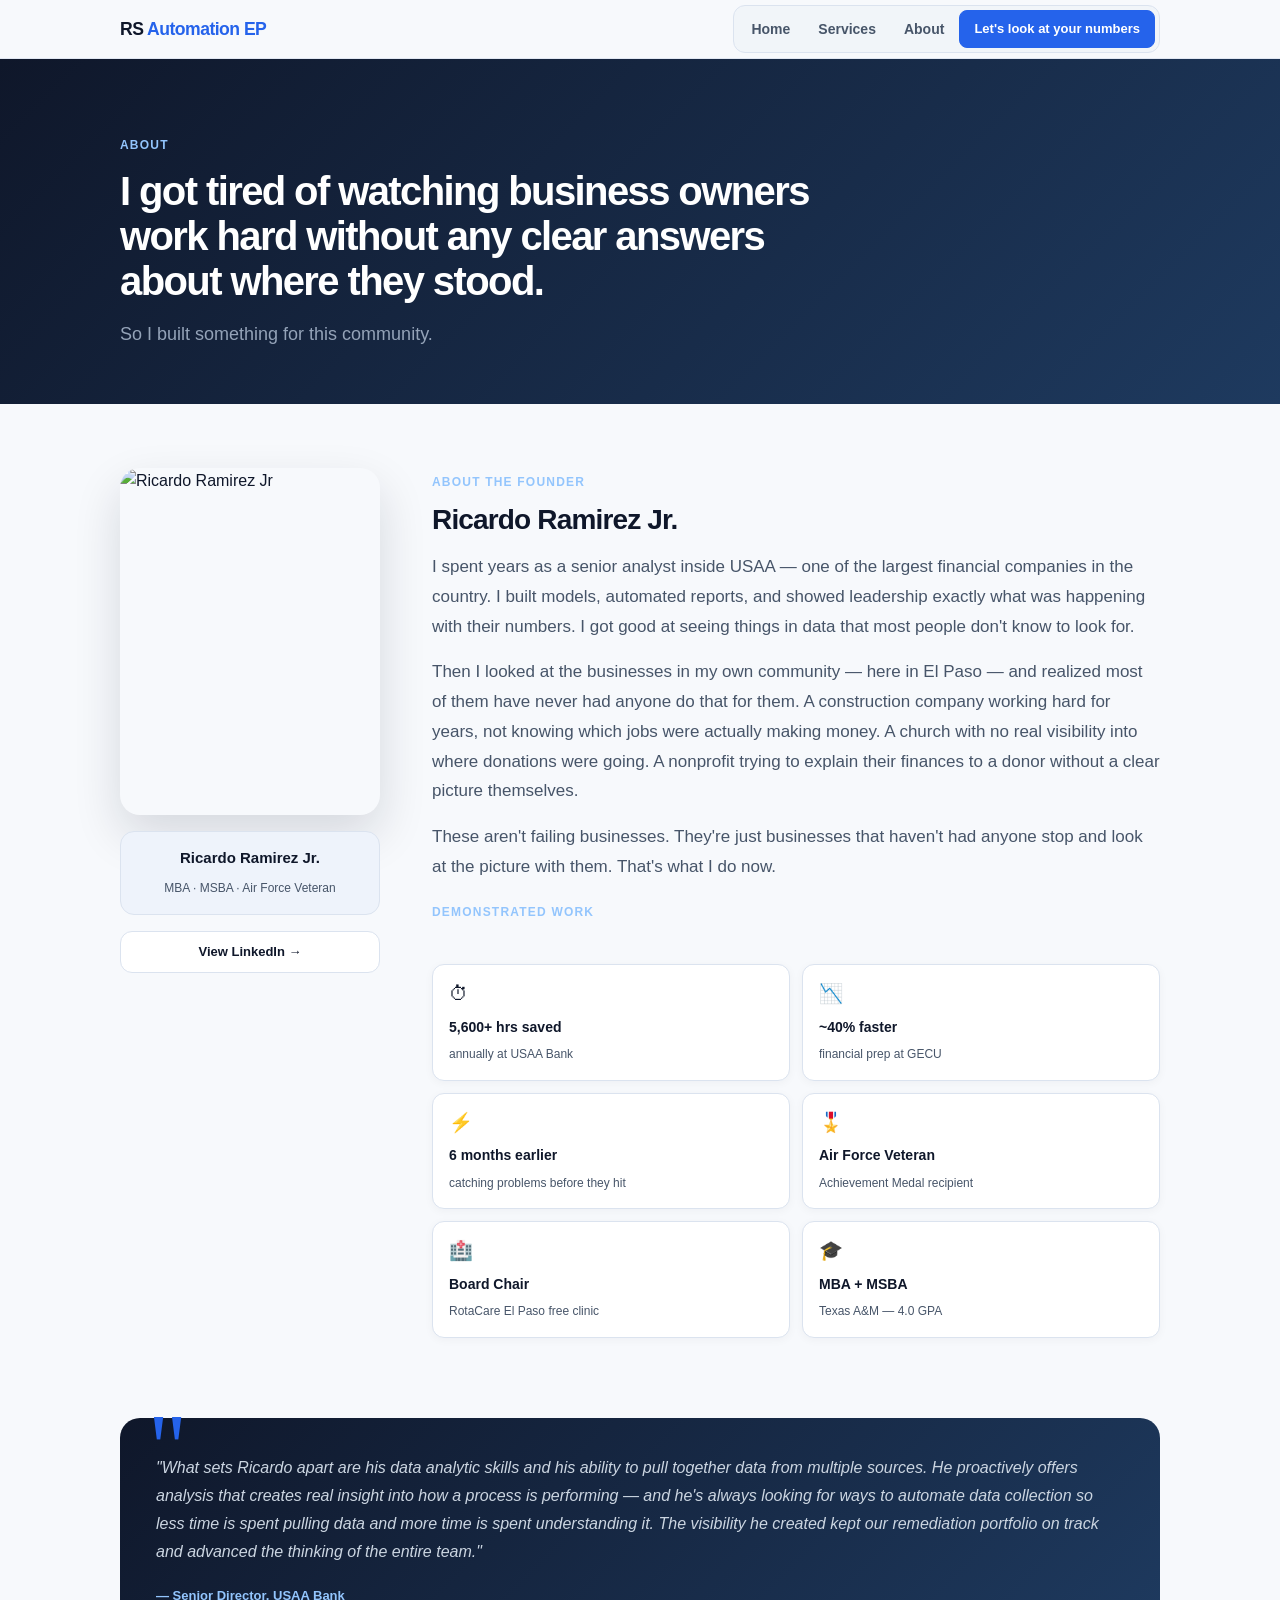
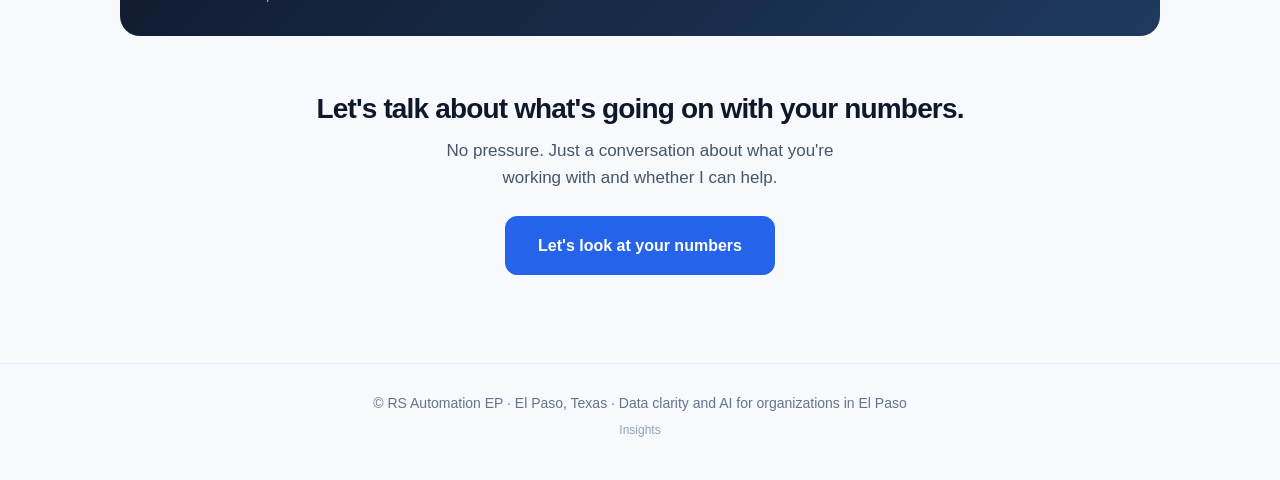
==== about.html @ 390c5600 "update about page founder photo to ricardo.PNG Co-Authored-By: Claude Sonnet 4.6 <noreply@anthropic." ====
<!DOCTYPE html>
<html lang="en">
<head>
  <meta charset="UTF-8" />
  <meta name="viewport" content="width=device-width, initial-scale=1.0" />
  <title>About | RS Automation EP</title>
  <meta name="description" content="Ricardo Ramirez Jr. is a senior financial analyst, Air Force veteran, and El Paso native who turns your numbers into clear answers for your business." />
  <style>
    :root {
      --bg: #f7f9fc;
      --text: #0f172a;
      --muted: #475569;
      --line: #dbe3ef;
      --card: #ffffff;
      --brand: #2563eb;
      --brand-dark: #1d4ed8;
      --soft: #eef3fb;
      --radius: 16px;
    }
    * { box-sizing: border-box; }
    body { margin: 0; font-family: Arial, Helvetica, sans-serif; background: var(--bg); color: var(--text); line-height: 1.6; }
    a { text-decoration: none; color: inherit; }
    .wrap { max-width: 1080px; margin: 0 auto; padding: 0 20px; }

    /* NAV */
    .nav { position: relative; background: rgba(247,249,252,.95); backdrop-filter: blur(10px); border-bottom: 1px solid rgba(219,227,239,.8); }
    .nav-inner { display: flex; align-items: center; justify-content: space-between; gap: 16px; min-height: 58px; }
    .brand { font-size: 1.1rem; font-weight: 800; letter-spacing: -0.03em; color: var(--text); white-space: nowrap; }
    .brand span { color: var(--brand); }
    .menu { display: flex; align-items: center; gap: 2px; background: #f1f5f9; border: 1px solid var(--line); border-radius: 12px; padding: 4px; }
    .menu a:not(.btn) { color: var(--muted); font-weight: 600; font-size: 14px; padding: 7px 13px; border-radius: 8px; transition: .15s ease; }
    .menu a:not(.btn):hover { background: #fff; color: var(--text); }
    .btn { display: inline-block; padding: 14px 20px; border-radius: 12px; font-weight: 700; border: 1px solid var(--line); transition: .2s ease; }
    .btn-primary { background: var(--brand); color: #fff !important; border-color: var(--brand); }
    .btn-primary:hover { background: var(--brand-dark); }
    .btn-secondary { background: #fff; color: var(--text); }
    .btn-secondary:hover { border-color: #c6d2ea; background: #fdfefe; }
    .nav-cta { padding: 8px 14px; font-size: 13px; border-radius: 8px; }

    /* HAMBURGER */
    .hamburger { display: none; flex-direction: column; justify-content: center; gap: 5px; cursor: pointer; background: none; border: none; padding: 6px; }
    .hamburger span { display: block; width: 22px; height: 2px; background: var(--text); border-radius: 2px; transition: .25s ease; }
    .hamburger.open span:nth-child(1) { transform: translateY(7px) rotate(45deg); }
    .hamburger.open span:nth-child(2) { opacity: 0; }
    .hamburger.open span:nth-child(3) { transform: translateY(-7px) rotate(-45deg); }

    /* HERO */
    .hero { background: linear-gradient(135deg, #0f172a 0%, #1e3a5f 100%); padding: 72px 0 56px; }
    .eyebrow { display: inline-block; margin-bottom: 14px; font-size: .75rem; font-weight: 800; letter-spacing: .1em; text-transform: uppercase; color: #93c5fd; }
    h1 { margin: 0 0 16px; font-size: 40px; line-height: 1.12; letter-spacing: -0.04em; color: #fff; max-width: 740px; }
    .hero-sub { margin: 0; font-size: 18px; color: #94a3b8; max-width: 540px; }

    /* SECTION */
    .section { padding: 64px 0 72px; }

    /* FOUNDER */
    .founder { display: grid; grid-template-columns: 260px 1fr; gap: 52px; align-items: start; margin-bottom: 52px; }
    .founder-left { display: flex; flex-direction: column; gap: 16px; }
    .founder-photo { width: 100%; max-width: 260px; aspect-ratio: 3 / 4; object-fit: cover; object-position: top; border-radius: 20px; box-shadow: 0 20px 48px rgba(15,23,42,.14); }
    .founder-name { background: var(--soft); border: 1px solid var(--line); border-radius: 14px; padding: 14px 16px; text-align: center; }
    .founder-name strong { display: block; font-size: 15px; color: var(--text); margin-bottom: 4px; }
    .founder-name span { font-size: 12px; color: var(--muted); }

    h2 { margin: 0 0 16px; font-size: 28px; line-height: 1.2; letter-spacing: -0.03em; }
    p { margin: 0 0 16px; color: var(--muted); }

    /* STATS */
    .stat-grid { display: grid; grid-template-columns: 1fr 1fr; gap: 12px; margin: 28px 0; }
    .stat-chip { background: #fff; border: 1px solid var(--line); border-radius: 12px; padding: 14px 16px; box-shadow: 0 2px 10px rgba(15,23,42,.04); }
    .stat-chip .chip-icon { font-size: 1.2rem; margin-bottom: 6px; display: block; }
    .stat-chip .chip-val { font-size: 14px; font-weight: 700; color: var(--text); display: block; margin-bottom: 2px; }
    .stat-chip .chip-label { font-size: 12px; color: var(--muted); }

    /* PULL QUOTE */
    .pull-quote { position: relative; background: linear-gradient(135deg,#0f172a,#1e3a5f); border-radius: 20px; padding: 36px 36px 28px; margin-top: 8px; }
    .pull-quote::before { content: '"'; position: absolute; top: -18px; left: 28px; font-size: 96px; color: var(--brand); font-family: Georgia, serif; line-height: 1; }
    .pull-quote blockquote { margin: 0 0 16px; font-size: 16px; line-height: 1.75; color: #cbd5e1; font-style: italic; }
    .pull-quote cite { font-size: 13px; font-weight: 700; color: #93c5fd; font-style: normal; }

    /* FOOTER */
    .footer { padding: 28px 0 40px; color: #64748b; border-top: 1px solid #e8edf7; margin-top: 8px; font-size: 14px; }

    @media (max-width: 860px) {
      .hamburger { display: flex; }
      .menu { display: none; position: absolute; top: 58px; left: 0; right: 0; flex-direction: column; align-items: stretch; gap: 0; background: #fff; border-bottom: 1px solid var(--line); border-radius: 0; padding: 8px 20px 16px; box-shadow: 0 8px 24px rgba(15,23,42,.1); z-index: 99; }
      .menu.open { display: flex; }
      .menu a:not(.btn) { padding: 13px 4px; border-radius: 0; border-bottom: 1px solid #f1f5f9; font-size: 15px; }
      .nav-cta { margin-top: 10px; text-align: center; border-bottom: none !important; }
      h1 { font-size: 32px; }
      h2 { font-size: 24px; }
      .founder { grid-template-columns: 1fr; }
      .founder-left { align-items: center; }
      .founder-photo { margin: 0 auto; max-width: 220px; }
      .stat-grid { grid-template-columns: 1fr 1fr; }
      .pull-quote { padding: 32px 24px 24px; }
      .section { padding: 48px 0; }
    }
  </style>
</head>
<body>

  <header class="nav">
    <div class="wrap nav-inner">
      <a href="index.html" class="brand">RS <span>Automation EP</span></a>
      <button class="hamburger" id="hamburger" aria-label="Toggle menu">
        <span></span><span></span><span></span>
      </button>
      <nav class="menu" id="nav-menu">
        <a href="index.html">Home</a>
        <a href="services.html">Services</a>
        <a href="about.html">About</a>
        <a class="btn btn-primary nav-cta" href="contact.html">Let's look at your numbers</a>
      </nav>
    </div>
  </header>

  <script>
    const hb = document.getElementById('hamburger');
    const nm = document.getElementById('nav-menu');
    hb.addEventListener('click', () => { hb.classList.toggle('open'); nm.classList.toggle('open'); });
    nm.querySelectorAll('a').forEach(a => a.addEventListener('click', () => { hb.classList.remove('open'); nm.classList.remove('open'); }));
  </script>

  <section class="hero">
    <div class="wrap">
      <div class="eyebrow">About</div>
      <h1>I got tired of watching business owners work hard without any clear answers about where they stood.</h1>
      <p class="hero-sub">So I built something for this community.</p>
    </div>
  </section>

  <main>
    <section class="section">
      <div class="wrap">

        <div class="founder">
          <div class="founder-left">
            <img src="images/ricardo.PNG" alt="Ricardo Ramirez Jr" class="founder-photo" />
            <div class="founder-name">
              <strong>Ricardo Ramirez Jr.</strong>
              <span>MBA · MSBA · Air Force Veteran</span>
            </div>
            <a href="https://www.linkedin.com/in/ricardo-ramirez-jr/" target="_blank" rel="noopener noreferrer" class="btn btn-secondary" style="text-align: center; font-size: 13px; padding: 10px 16px;">
              View LinkedIn →
            </a>
          </div>

          <div>
            <div class="eyebrow" style="margin-bottom: 10px;">About the Founder</div>
            <h2>Ricardo Ramirez Jr.</h2>

            <p style="font-size: 17px; line-height: 1.75; color: var(--muted);">
              I spent years as a senior analyst inside USAA — one of the largest financial companies in the country. I built models, automated reports, and showed leadership exactly what was happening with their numbers. I got good at seeing things in data that most people don't know to look for.
            </p>
            <p style="font-size: 17px; line-height: 1.75; color: var(--muted);">
              Then I looked at the businesses in my own community — here in El Paso — and realized most of them have never had anyone do that for them. A construction company working hard for years, not knowing which jobs were actually making money. A church with no real visibility into where donations were going. A nonprofit trying to explain their finances to a donor without a clear picture themselves.
            </p>
            <p style="font-size: 17px; line-height: 1.75; color: var(--muted);">
              These aren't failing businesses. They're just businesses that haven't had anyone stop and look at the picture with them. That's what I do now.
            </p>


            <div class="eyebrow" style="margin-bottom: 14px;">Demonstrated Work</div>
            <div class="stat-grid">
              <div class="stat-chip">
                <span class="chip-icon">⏱</span>
                <span class="chip-val">5,600+ hrs saved</span>
                <span class="chip-label">annually at USAA Bank</span>
              </div>
              <div class="stat-chip">
                <span class="chip-icon">📉</span>
                <span class="chip-val">~40% faster</span>
                <span class="chip-label">financial prep at GECU</span>
              </div>
              <div class="stat-chip">
                <span class="chip-icon">⚡</span>
                <span class="chip-val">6 months earlier</span>
                <span class="chip-label">catching problems before they hit</span>
              </div>
              <div class="stat-chip">
                <span class="chip-icon">🎖️</span>
                <span class="chip-val">Air Force Veteran</span>
                <span class="chip-label">Achievement Medal recipient</span>
              </div>
              <div class="stat-chip">
                <span class="chip-icon">🏥</span>
                <span class="chip-val">Board Chair</span>
                <span class="chip-label">RotaCare El Paso free clinic</span>
              </div>
              <div class="stat-chip">
                <span class="chip-icon">🎓</span>
                <span class="chip-val">MBA + MSBA</span>
                <span class="chip-label">Texas A&amp;M — 4.0 GPA</span>
              </div>
            </div>
          </div>
        </div>

        <div class="pull-quote">
          <blockquote>
            "What sets Ricardo apart are his data analytic skills and his ability to pull together data from multiple sources. He proactively offers analysis that creates real insight into how a process is performing — and he's always looking for ways to automate data collection so less time is spent pulling data and more time is spent understanding it. The visibility he created kept our remediation portfolio on track and advanced the thinking of the entire team."
          </blockquote>
          <cite>— Senior Director, USAA Bank</cite>
        </div>

        <div style="text-align: center; padding: 56px 0 8px;">
          <h2 style="margin-bottom: 12px;">Let's talk about what's going on with your numbers.</h2>
          <p style="color: var(--muted); font-size: 17px; margin: 0 0 24px; max-width: 420px; margin-left: auto; margin-right: auto;">No pressure. Just a conversation about what you're working with and whether I can help.</p>
          <a class="btn btn-primary" href="contact.html" style="font-size: 16px; padding: 16px 32px;">Let's look at your numbers</a>
        </div>

      </div>
    </section>
  </main>

  <footer class="footer">
    <div class="wrap" style="text-align: center;">
      © RS Automation EP · El Paso, Texas · Data clarity and AI for organizations in El Paso
      <br><a href="insights.html" style="color: #94a3b8; font-size: 12px; margin-top: 6px; display: inline-block;">Insights</a>
    </div>
  </footer>

</body>
</html>
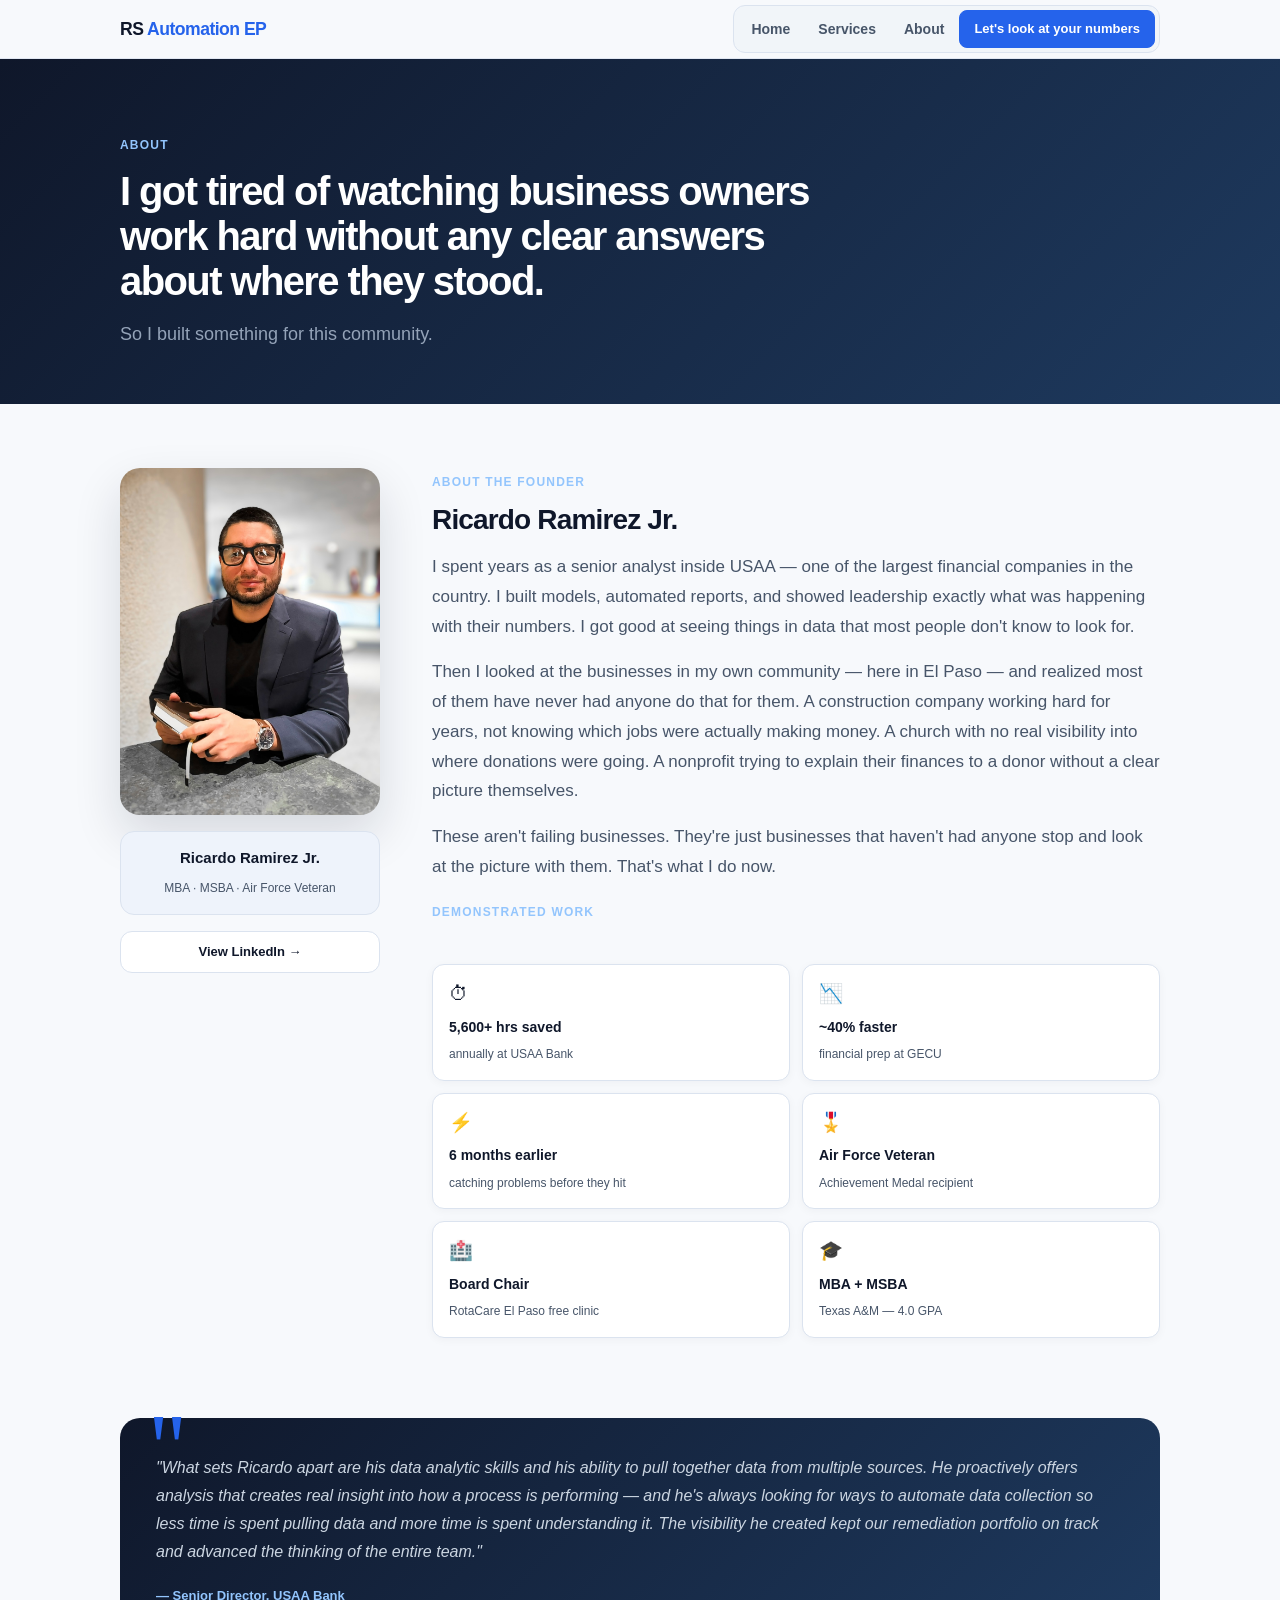
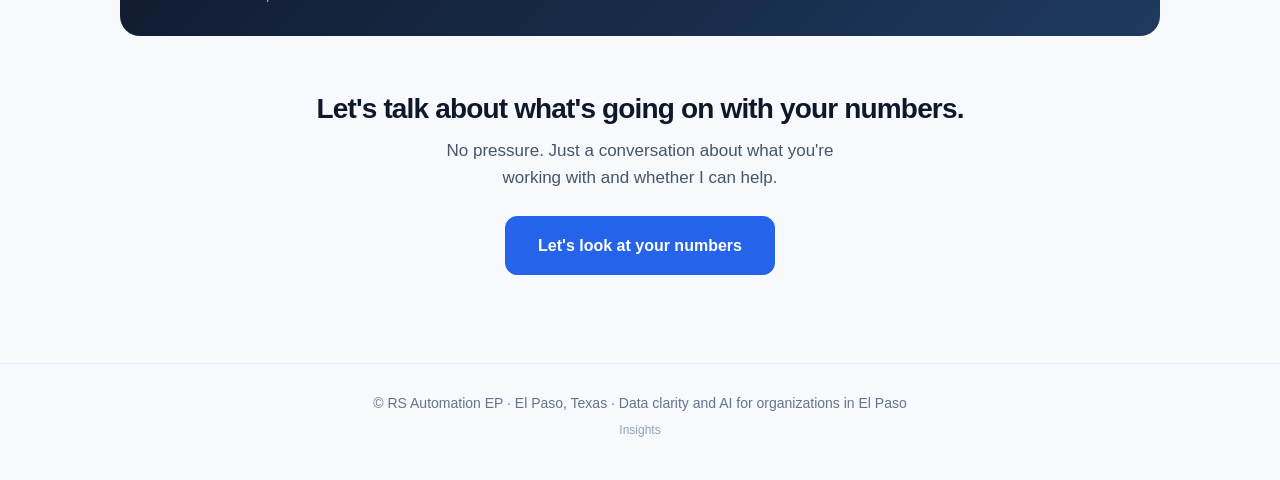
==== commit e1494362: "switch about page founder photo to ricardo.jpg Co-Authored-By: Claude Sonnet 4.6 <noreply@anthropic." ====
--- a/about.html
+++ b/about.html
@@ -135,7 +135,7 @@
 
         <div class="founder">
           <div class="founder-left">
-            <img src="images/ricardo.PNG" alt="Ricardo Ramirez Jr" class="founder-photo" />
+            <img src="images/ricardo.jpg" alt="Ricardo Ramirez Jr" class="founder-photo" />
             <div class="founder-name">
               <strong>Ricardo Ramirez Jr.</strong>
               <span>MBA · MSBA · Air Force Veteran</span>
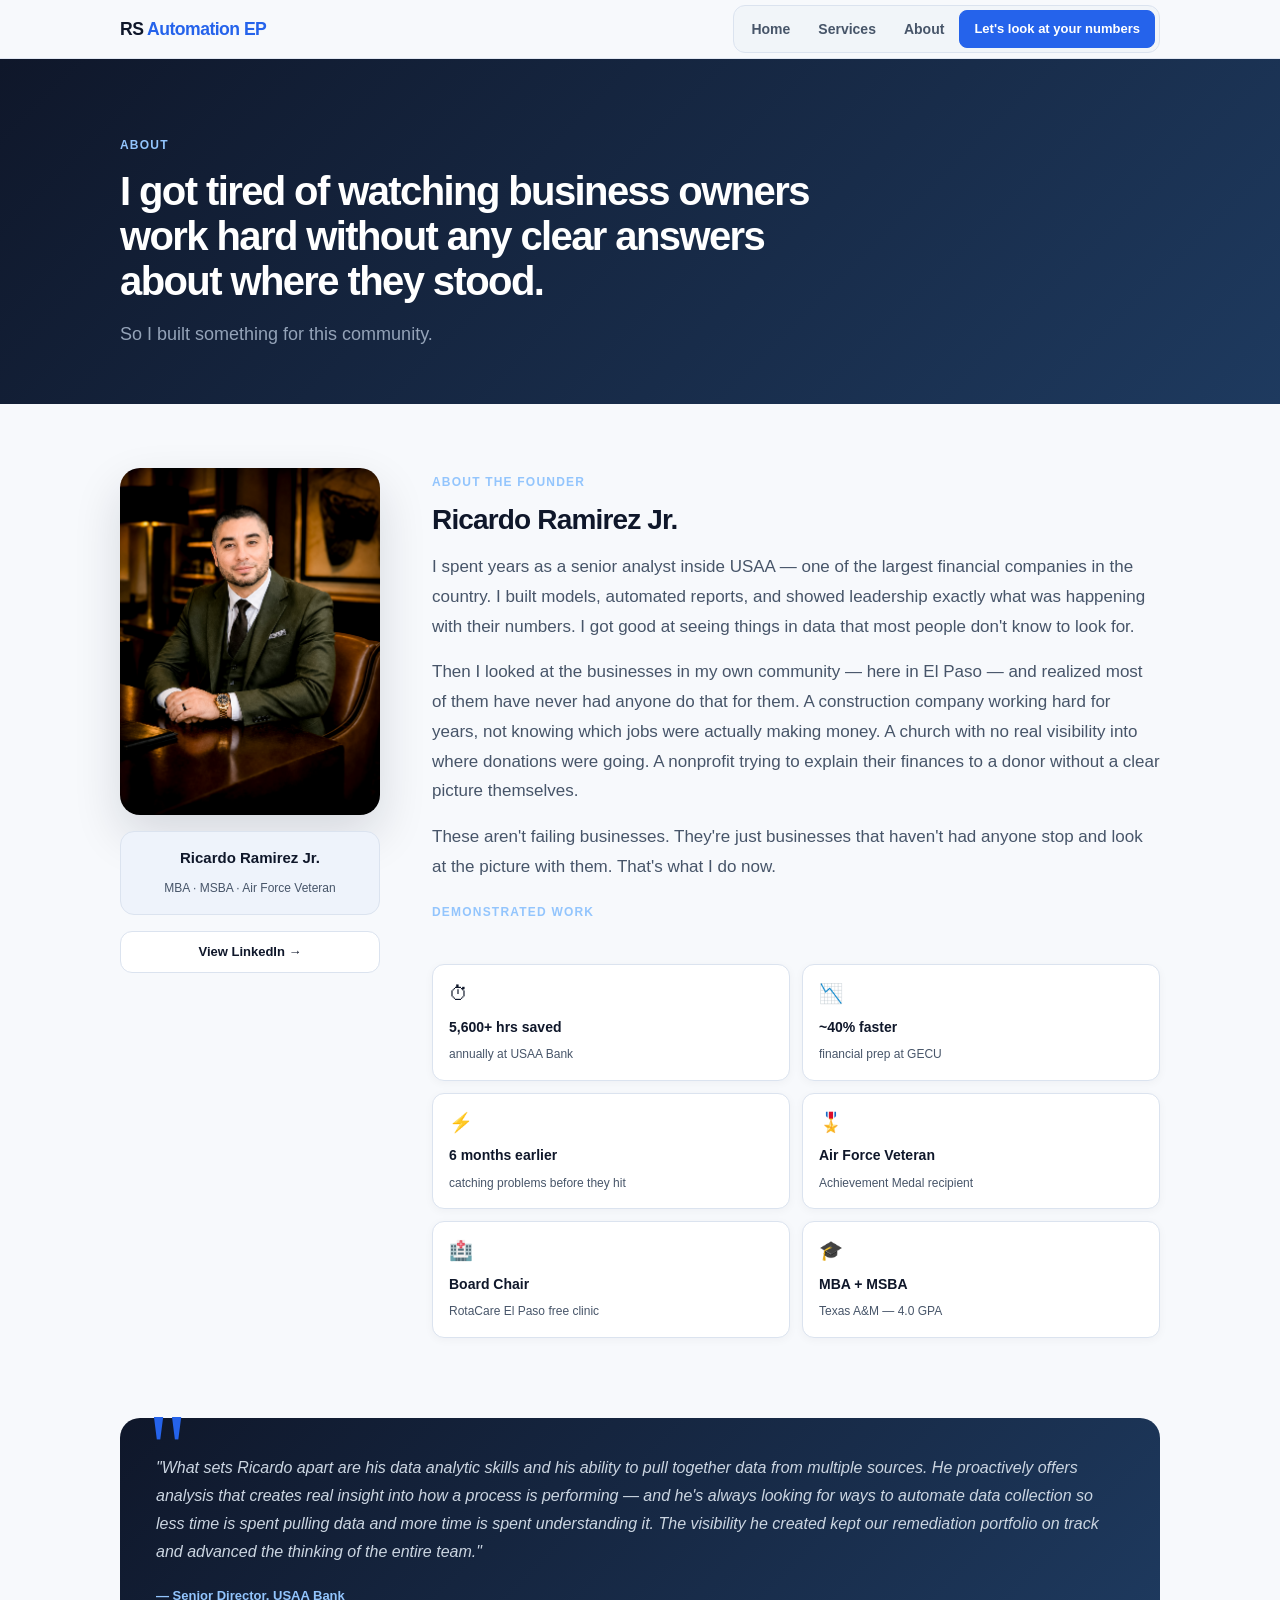
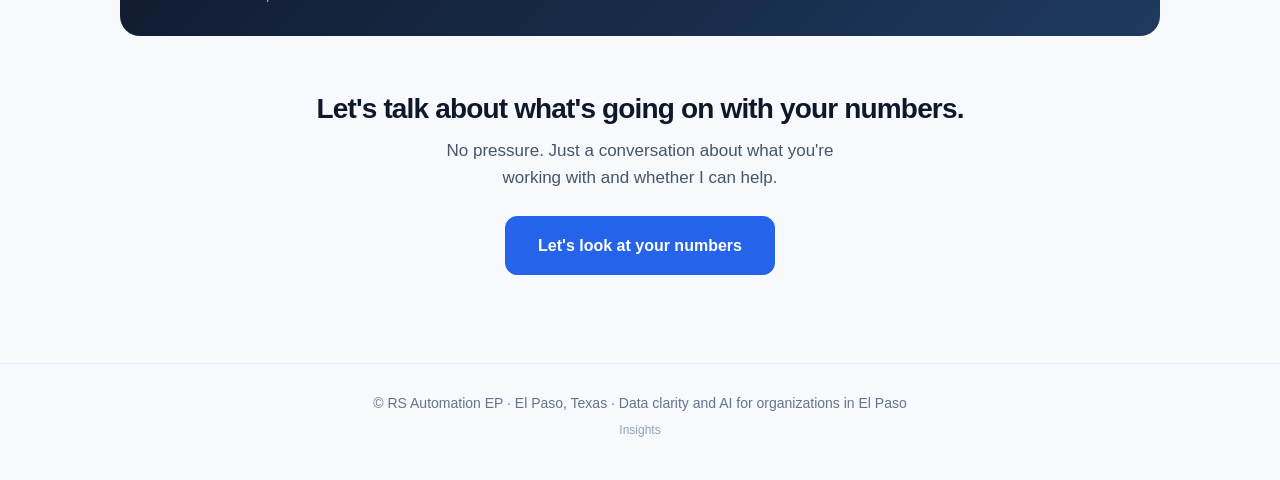
==== commit 72d9ad24: "add ricardo.JPG and update about page founder photo Co-Authored-By: Claude Sonnet 4.6 <noreply@anthr" ====
--- a/about.html
+++ b/about.html
@@ -135,7 +135,7 @@
 
         <div class="founder">
           <div class="founder-left">
-            <img src="images/ricardo.jpg" alt="Ricardo Ramirez Jr" class="founder-photo" />
+            <img src="images/ricardo.JPG" alt="Ricardo Ramirez Jr" class="founder-photo" />
             <div class="founder-name">
               <strong>Ricardo Ramirez Jr.</strong>
               <span>MBA · MSBA · Air Force Veteran</span>
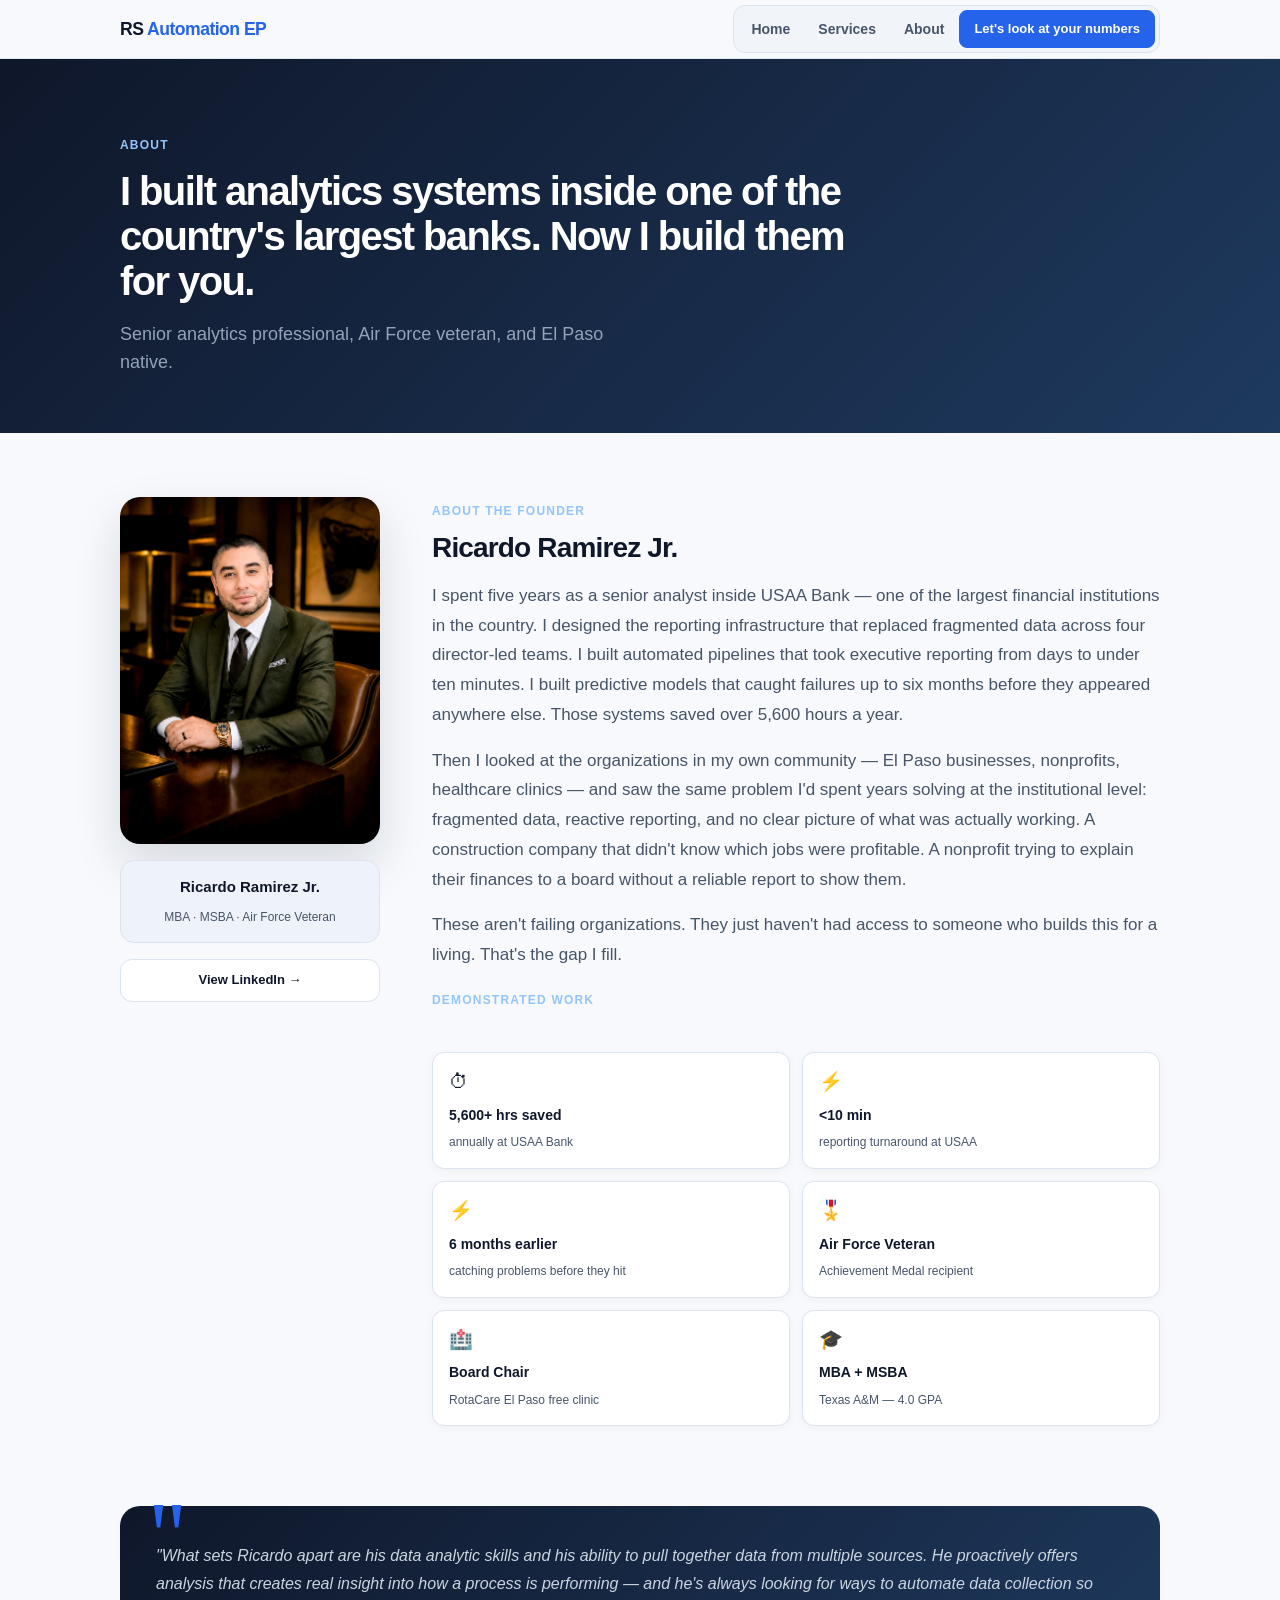
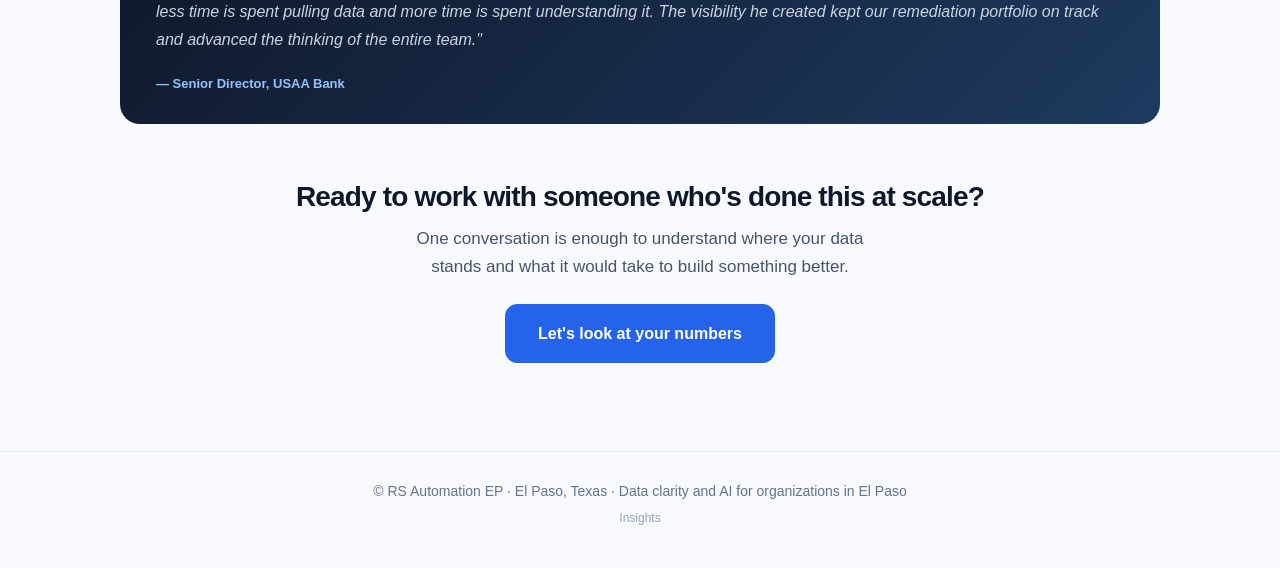
==== commit 21aa05ff: "redesign site copy to position Ricardo as enterprise analytics advisor - Homepage: new hero (USAA cr" ====
--- a/about.html
+++ b/about.html
@@ -4,7 +4,7 @@
   <meta charset="UTF-8" />
   <meta name="viewport" content="width=device-width, initial-scale=1.0" />
   <title>About | RS Automation EP</title>
-  <meta name="description" content="Ricardo Ramirez Jr. is a senior financial analyst, Air Force veteran, and El Paso native who turns your numbers into clear answers for your business." />
+  <meta name="description" content="Ricardo Ramirez Jr. — senior analytics professional, Air Force veteran, MBA and MSBA from Texas A&M. Five years building reporting infrastructure inside USAA Bank." />
   <style>
     :root {
       --bg: #f7f9fc;
@@ -124,8 +124,8 @@
   <section class="hero">
     <div class="wrap">
       <div class="eyebrow">About</div>
-      <h1>I got tired of watching business owners work hard without any clear answers about where they stood.</h1>
-      <p class="hero-sub">So I built something for this community.</p>
+      <h1>I built analytics systems inside one of the country's largest banks. Now I build them for you.</h1>
+      <p class="hero-sub">Senior analytics professional, Air Force veteran, and El Paso native.</p>
     </div>
   </section>
 
@@ -150,13 +150,13 @@
             <h2>Ricardo Ramirez Jr.</h2>
 
             <p style="font-size: 17px; line-height: 1.75; color: var(--muted);">
-              I spent years as a senior analyst inside USAA — one of the largest financial companies in the country. I built models, automated reports, and showed leadership exactly what was happening with their numbers. I got good at seeing things in data that most people don't know to look for.
+              I spent five years as a senior analyst inside USAA Bank — one of the largest financial institutions in the country. I designed the reporting infrastructure that replaced fragmented data across four director-led teams. I built automated pipelines that took executive reporting from days to under ten minutes. I built predictive models that caught failures up to six months before they appeared anywhere else. Those systems saved over 5,600 hours a year.
             </p>
             <p style="font-size: 17px; line-height: 1.75; color: var(--muted);">
-              Then I looked at the businesses in my own community — here in El Paso — and realized most of them have never had anyone do that for them. A construction company working hard for years, not knowing which jobs were actually making money. A church with no real visibility into where donations were going. A nonprofit trying to explain their finances to a donor without a clear picture themselves.
+              Then I looked at the organizations in my own community — El Paso businesses, nonprofits, healthcare clinics — and saw the same problem I'd spent years solving at the institutional level: fragmented data, reactive reporting, and no clear picture of what was actually working. A construction company that didn't know which jobs were profitable. A nonprofit trying to explain their finances to a board without a reliable report to show them.
             </p>
             <p style="font-size: 17px; line-height: 1.75; color: var(--muted);">
-              These aren't failing businesses. They're just businesses that haven't had anyone stop and look at the picture with them. That's what I do now.
+              These aren't failing organizations. They just haven't had access to someone who builds this for a living. That's the gap I fill.
             </p>
 
 
@@ -168,9 +168,9 @@
                 <span class="chip-label">annually at USAA Bank</span>
               </div>
               <div class="stat-chip">
-                <span class="chip-icon">📉</span>
-                <span class="chip-val">~40% faster</span>
-                <span class="chip-label">financial prep at GECU</span>
+                <span class="chip-icon">⚡</span>
+                <span class="chip-val">&lt;10 min</span>
+                <span class="chip-label">reporting turnaround at USAA</span>
               </div>
               <div class="stat-chip">
                 <span class="chip-icon">⚡</span>
@@ -204,8 +204,8 @@
         </div>
 
         <div style="text-align: center; padding: 56px 0 8px;">
-          <h2 style="margin-bottom: 12px;">Let's talk about what's going on with your numbers.</h2>
-          <p style="color: var(--muted); font-size: 17px; margin: 0 0 24px; max-width: 420px; margin-left: auto; margin-right: auto;">No pressure. Just a conversation about what you're working with and whether I can help.</p>
+          <h2 style="margin-bottom: 12px;">Ready to work with someone who's done this at scale?</h2>
+          <p style="color: var(--muted); font-size: 17px; margin: 0 0 24px; max-width: 460px; margin-left: auto; margin-right: auto;">One conversation is enough to understand where your data stands and what it would take to build something better.</p>
           <a class="btn btn-primary" href="contact.html" style="font-size: 16px; padding: 16px 32px;">Let's look at your numbers</a>
         </div>
 
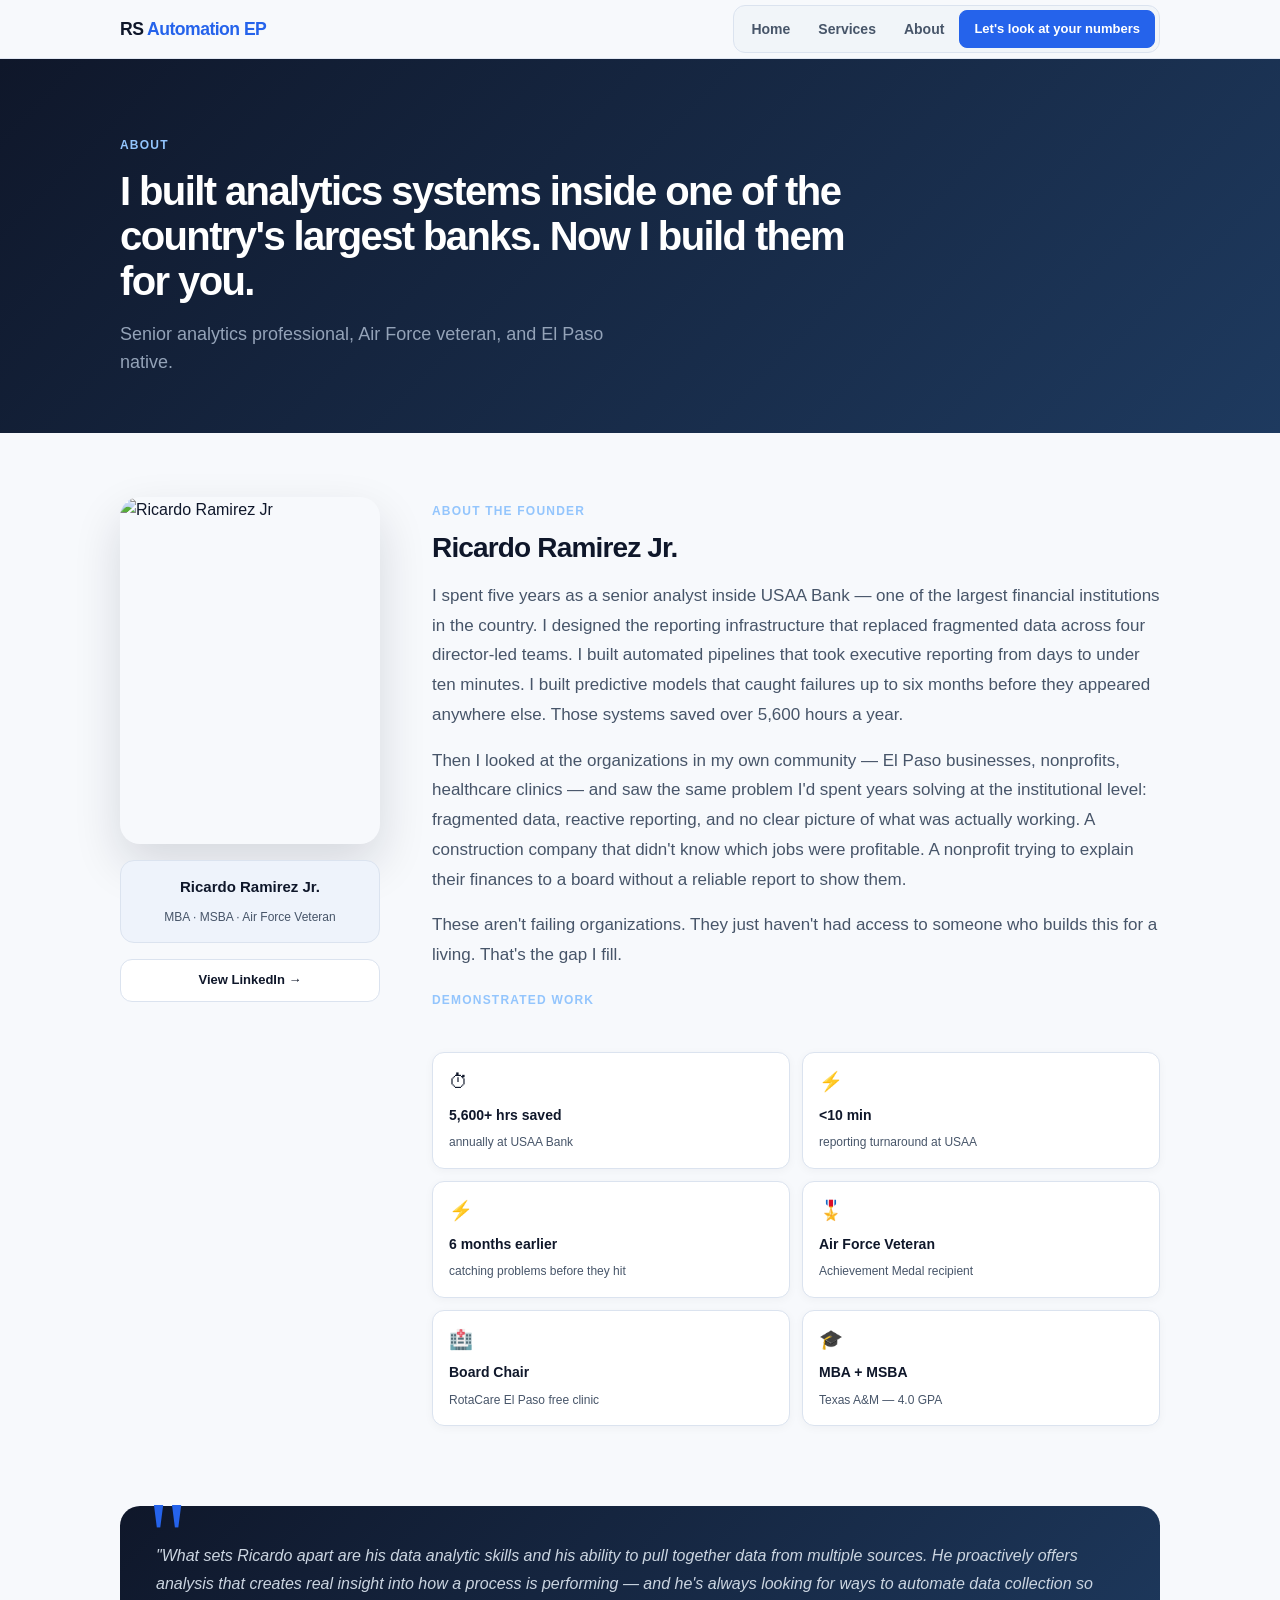
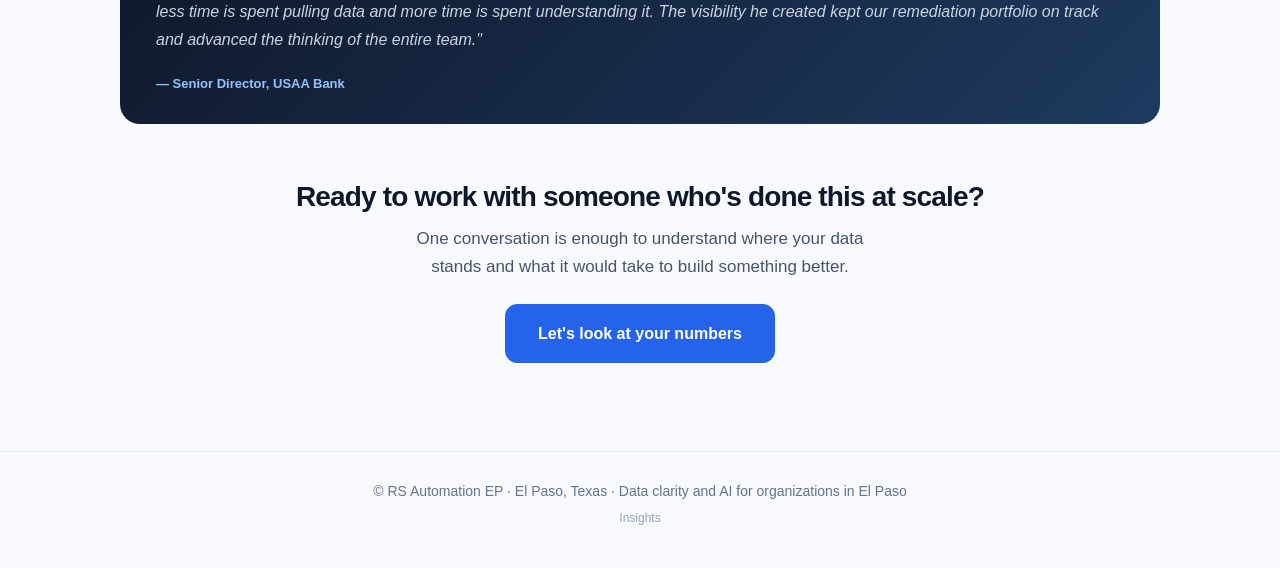
==== commit 65a1de36: "revert about page founder photo to IMG_3964_jpg.JPG Co-Authored-By: Claude Sonnet 4.6 <noreply@anthr" ====
--- a/about.html
+++ b/about.html
@@ -135,7 +135,7 @@
 
         <div class="founder">
           <div class="founder-left">
-            <img src="images/ricardo.JPG" alt="Ricardo Ramirez Jr" class="founder-photo" />
+            <img src="images/IMG_3964_jpg.JPG" alt="Ricardo Ramirez Jr" class="founder-photo" />
             <div class="founder-name">
               <strong>Ricardo Ramirez Jr.</strong>
               <span>MBA · MSBA · Air Force Veteran</span>
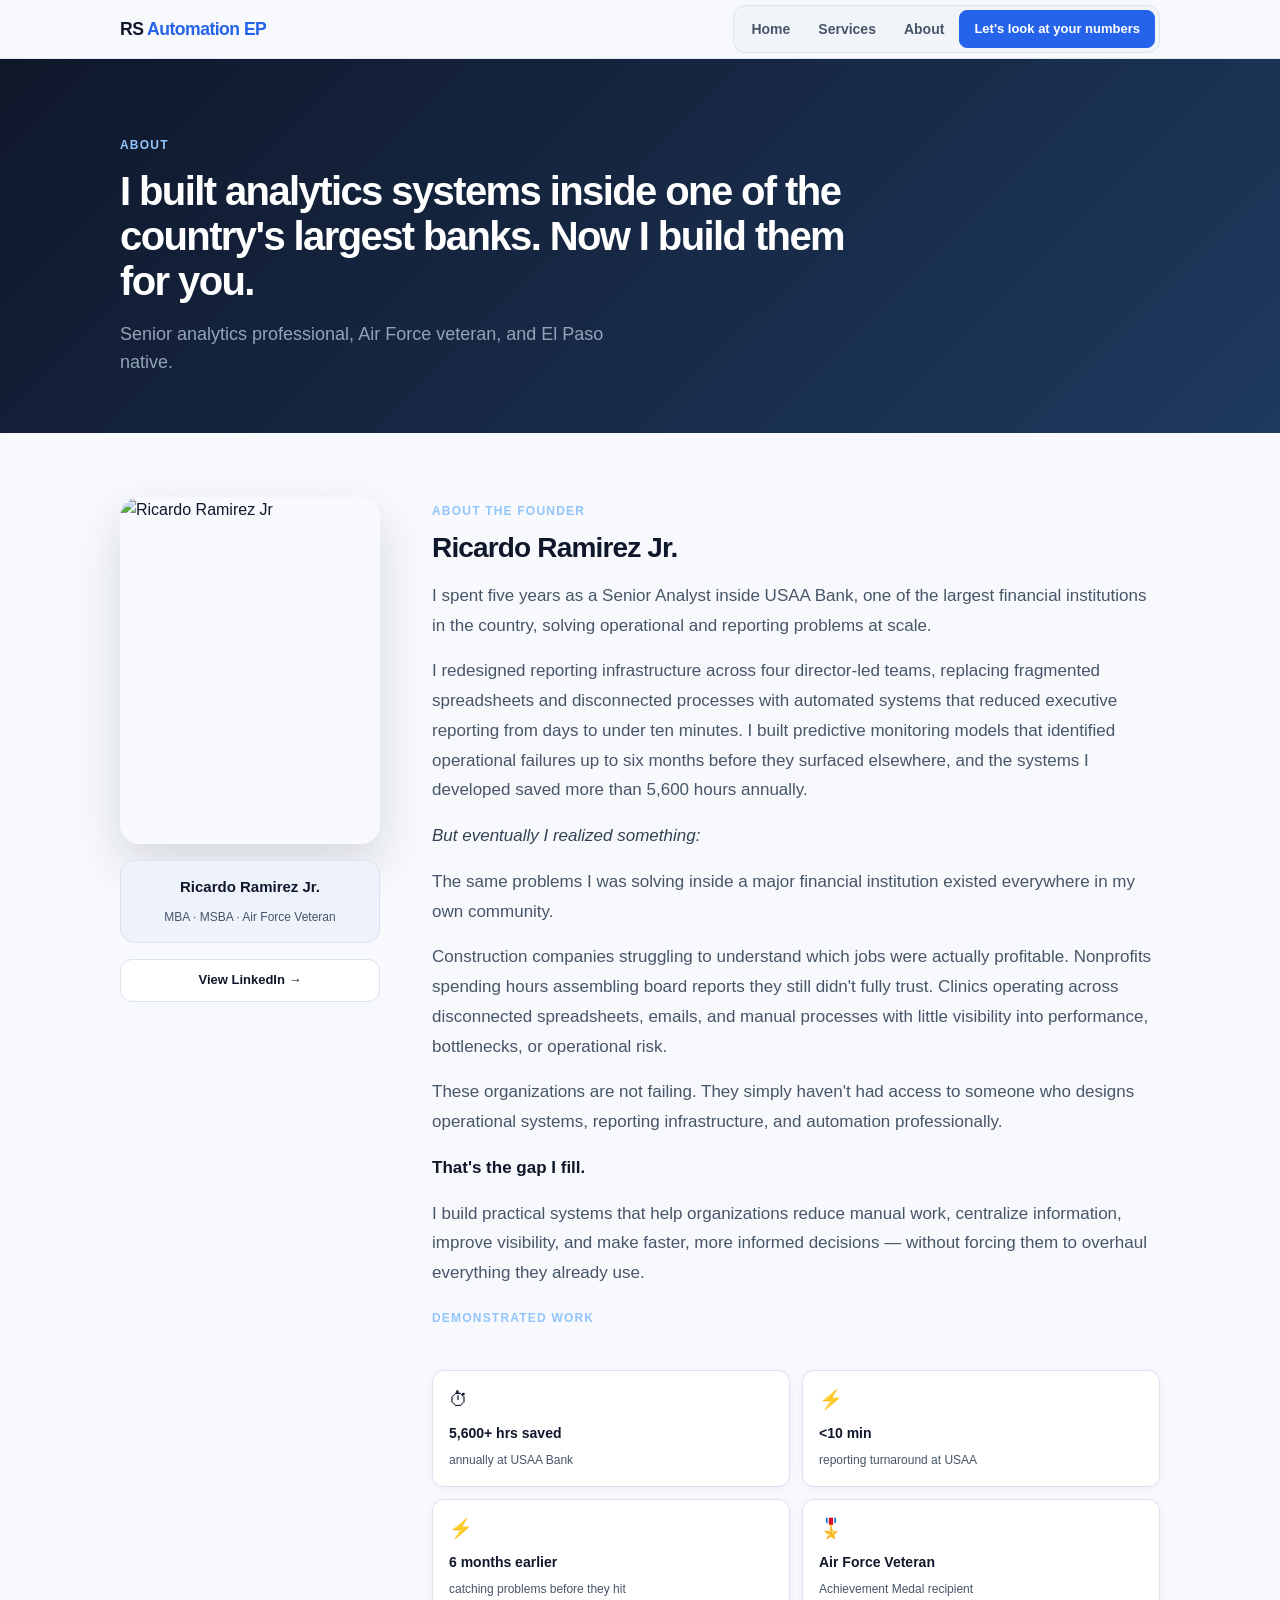
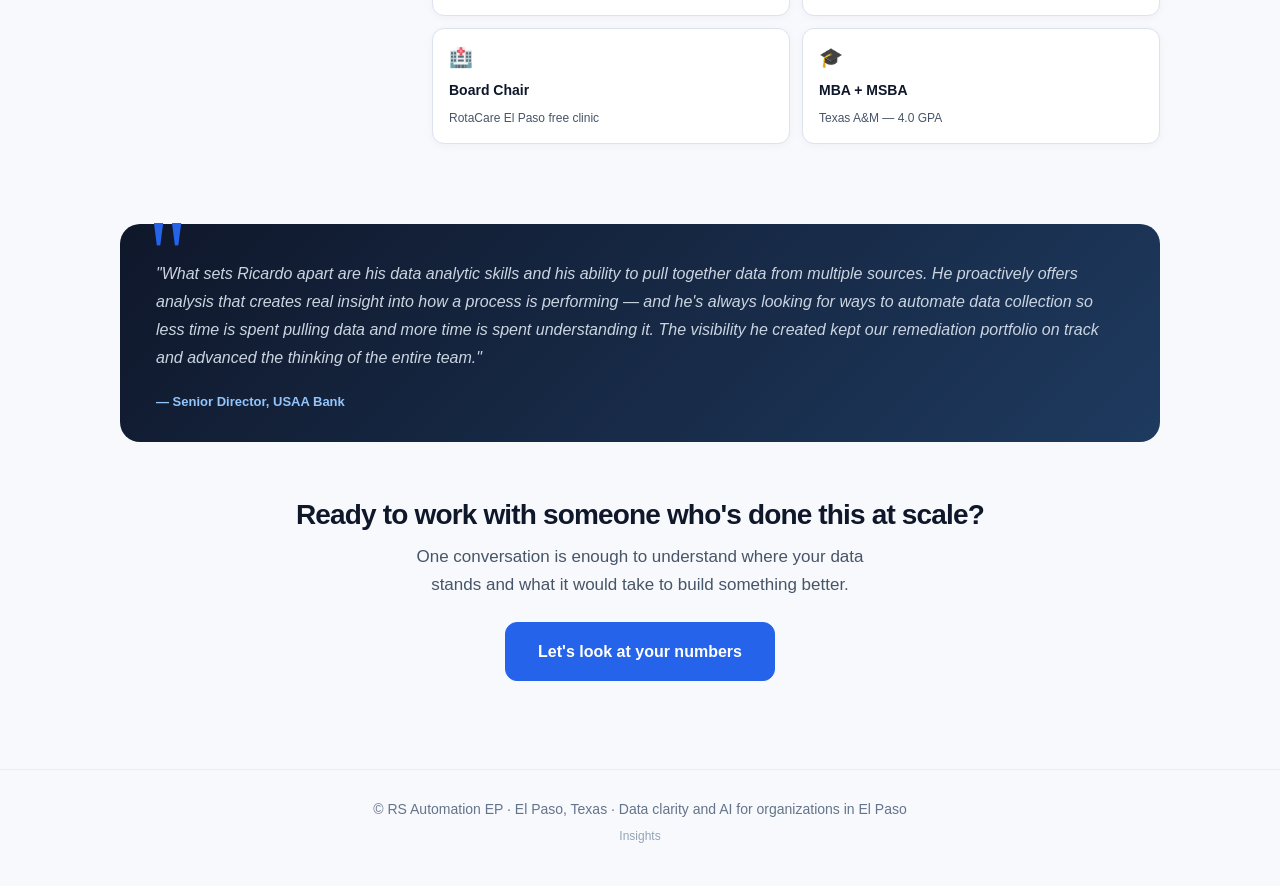
==== commit f846b596: "rewrite about page narrative with Ricardo's full story Co-Authored-By: Claude Sonnet 4.6 <noreply@an" ====
--- a/about.html
+++ b/about.html
@@ -150,13 +150,28 @@
             <h2>Ricardo Ramirez Jr.</h2>
 
             <p style="font-size: 17px; line-height: 1.75; color: var(--muted);">
-              I spent five years as a senior analyst inside USAA Bank — one of the largest financial institutions in the country. I designed the reporting infrastructure that replaced fragmented data across four director-led teams. I built automated pipelines that took executive reporting from days to under ten minutes. I built predictive models that caught failures up to six months before they appeared anywhere else. Those systems saved over 5,600 hours a year.
-            </p>
-            <p style="font-size: 17px; line-height: 1.75; color: var(--muted);">
-              Then I looked at the organizations in my own community — El Paso businesses, nonprofits, healthcare clinics — and saw the same problem I'd spent years solving at the institutional level: fragmented data, reactive reporting, and no clear picture of what was actually working. A construction company that didn't know which jobs were profitable. A nonprofit trying to explain their finances to a board without a reliable report to show them.
-            </p>
-            <p style="font-size: 17px; line-height: 1.75; color: var(--muted);">
-              These aren't failing organizations. They just haven't had access to someone who builds this for a living. That's the gap I fill.
+              I spent five years as a Senior Analyst inside USAA Bank, one of the largest financial institutions in the country, solving operational and reporting problems at scale.
+            </p>
+            <p style="font-size: 17px; line-height: 1.75; color: var(--muted);">
+              I redesigned reporting infrastructure across four director-led teams, replacing fragmented spreadsheets and disconnected processes with automated systems that reduced executive reporting from days to under ten minutes. I built predictive monitoring models that identified operational failures up to six months before they surfaced elsewhere, and the systems I developed saved more than 5,600 hours annually.
+            </p>
+            <p style="font-size: 17px; line-height: 1.75; color: var(--muted); font-style: italic; color: #334155;">
+              But eventually I realized something:
+            </p>
+            <p style="font-size: 17px; line-height: 1.75; color: var(--muted);">
+              The same problems I was solving inside a major financial institution existed everywhere in my own community.
+            </p>
+            <p style="font-size: 17px; line-height: 1.75; color: var(--muted);">
+              Construction companies struggling to understand which jobs were actually profitable. Nonprofits spending hours assembling board reports they still didn't fully trust. Clinics operating across disconnected spreadsheets, emails, and manual processes with little visibility into performance, bottlenecks, or operational risk.
+            </p>
+            <p style="font-size: 17px; line-height: 1.75; color: var(--muted);">
+              These organizations are not failing. They simply haven't had access to someone who designs operational systems, reporting infrastructure, and automation professionally.
+            </p>
+            <p style="font-size: 17px; line-height: 1.75; font-weight: 700; color: var(--text);">
+              That's the gap I fill.
+            </p>
+            <p style="font-size: 17px; line-height: 1.75; color: var(--muted);">
+              I build practical systems that help organizations reduce manual work, centralize information, improve visibility, and make faster, more informed decisions — without forcing them to overhaul everything they already use.
             </p>
 
 
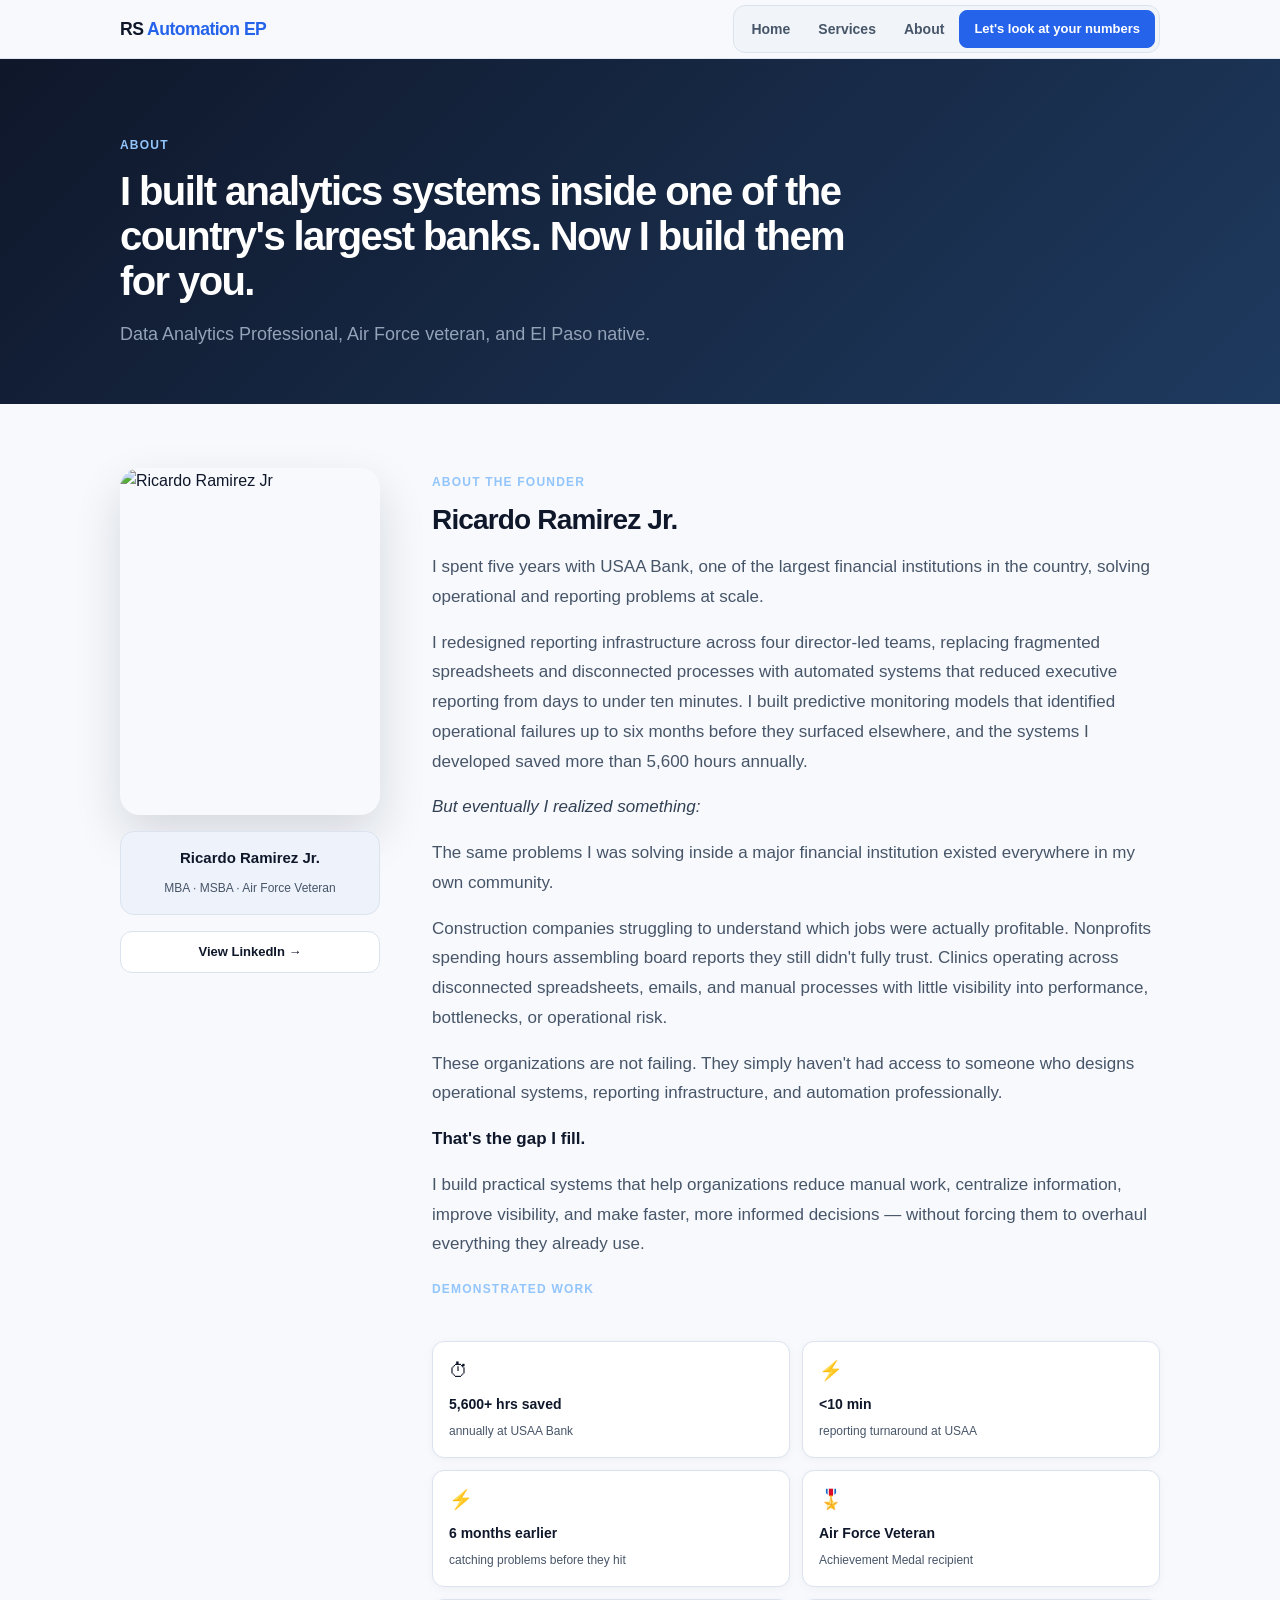
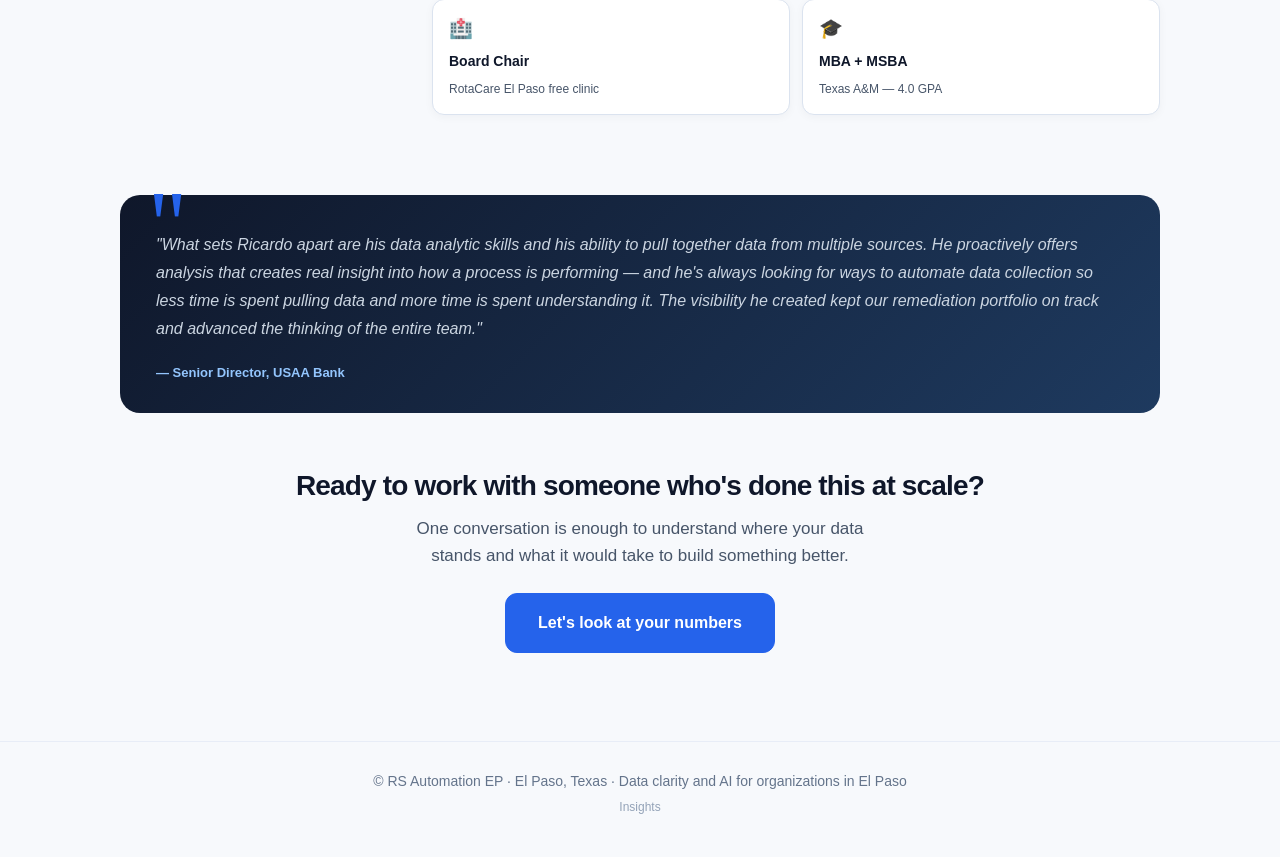
==== commit 915e9d65: "update title and USAA intro copy on about page Co-Authored-By: Claude Sonnet 4.6 <noreply@anthropic." ====
--- a/about.html
+++ b/about.html
@@ -125,7 +125,7 @@
     <div class="wrap">
       <div class="eyebrow">About</div>
       <h1>I built analytics systems inside one of the country's largest banks. Now I build them for you.</h1>
-      <p class="hero-sub">Senior analytics professional, Air Force veteran, and El Paso native.</p>
+      <p class="hero-sub">Data Analytics Professional, Air Force veteran, and El Paso native.</p>
     </div>
   </section>
 
@@ -150,7 +150,7 @@
             <h2>Ricardo Ramirez Jr.</h2>
 
             <p style="font-size: 17px; line-height: 1.75; color: var(--muted);">
-              I spent five years as a Senior Analyst inside USAA Bank, one of the largest financial institutions in the country, solving operational and reporting problems at scale.
+              I spent five years with USAA Bank, one of the largest financial institutions in the country, solving operational and reporting problems at scale.
             </p>
             <p style="font-size: 17px; line-height: 1.75; color: var(--muted);">
               I redesigned reporting infrastructure across four director-led teams, replacing fragmented spreadsheets and disconnected processes with automated systems that reduced executive reporting from days to under ten minutes. I built predictive monitoring models that identified operational failures up to six months before they surfaced elsewhere, and the systems I developed saved more than 5,600 hours annually.
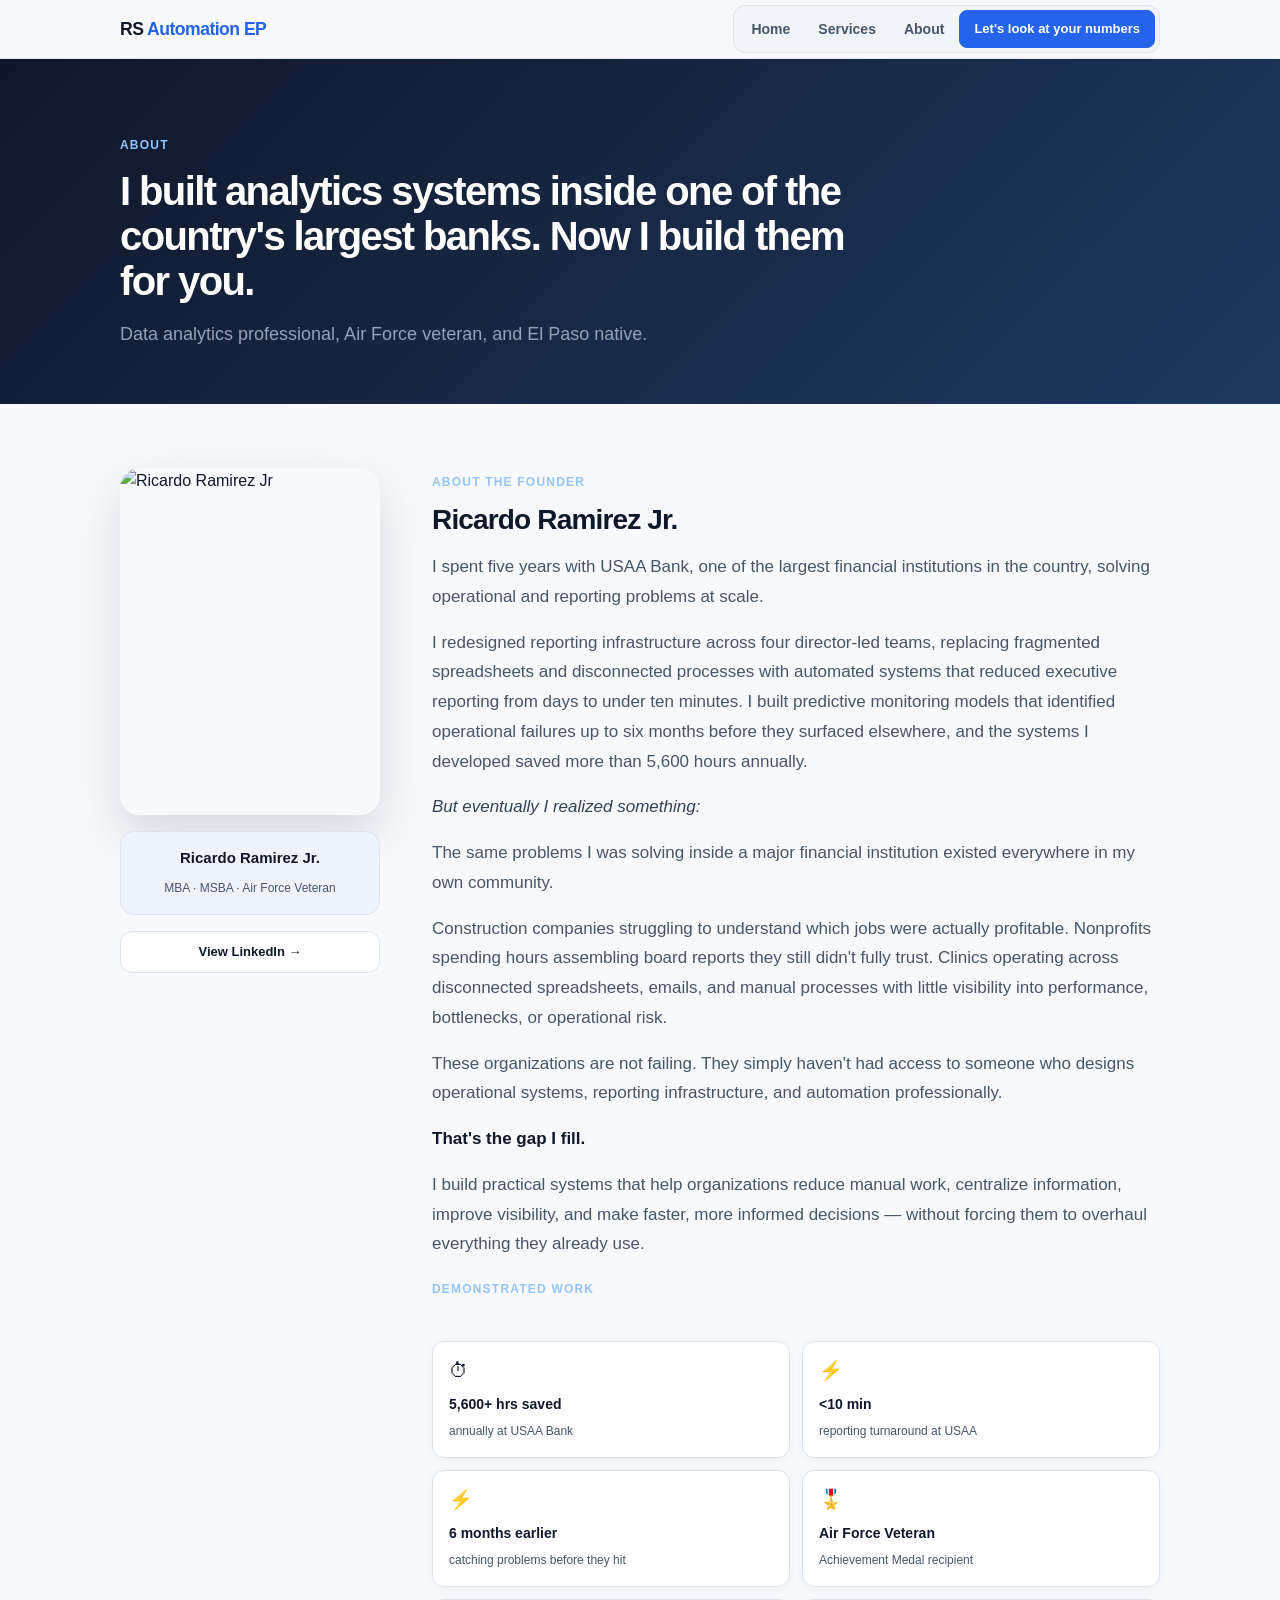
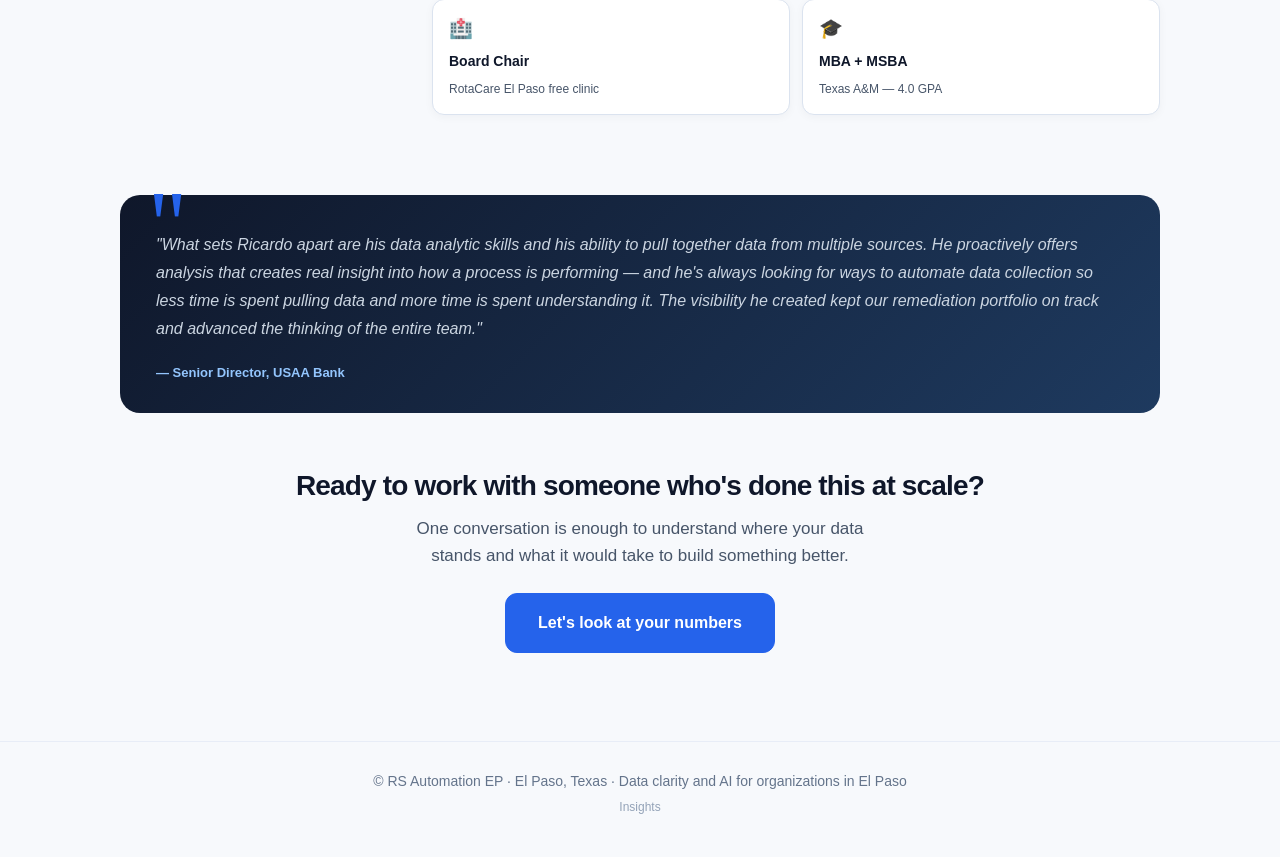
==== commit 3a758201: "fix capitalization in about page hero subtitle Co-Authored-By: Claude Sonnet 4.6 <noreply@anthropic." ====
--- a/about.html
+++ b/about.html
@@ -125,7 +125,7 @@
     <div class="wrap">
       <div class="eyebrow">About</div>
       <h1>I built analytics systems inside one of the country's largest banks. Now I build them for you.</h1>
-      <p class="hero-sub">Data Analytics Professional, Air Force veteran, and El Paso native.</p>
+      <p class="hero-sub">Data analytics professional, Air Force veteran, and El Paso native.</p>
     </div>
   </section>
 
